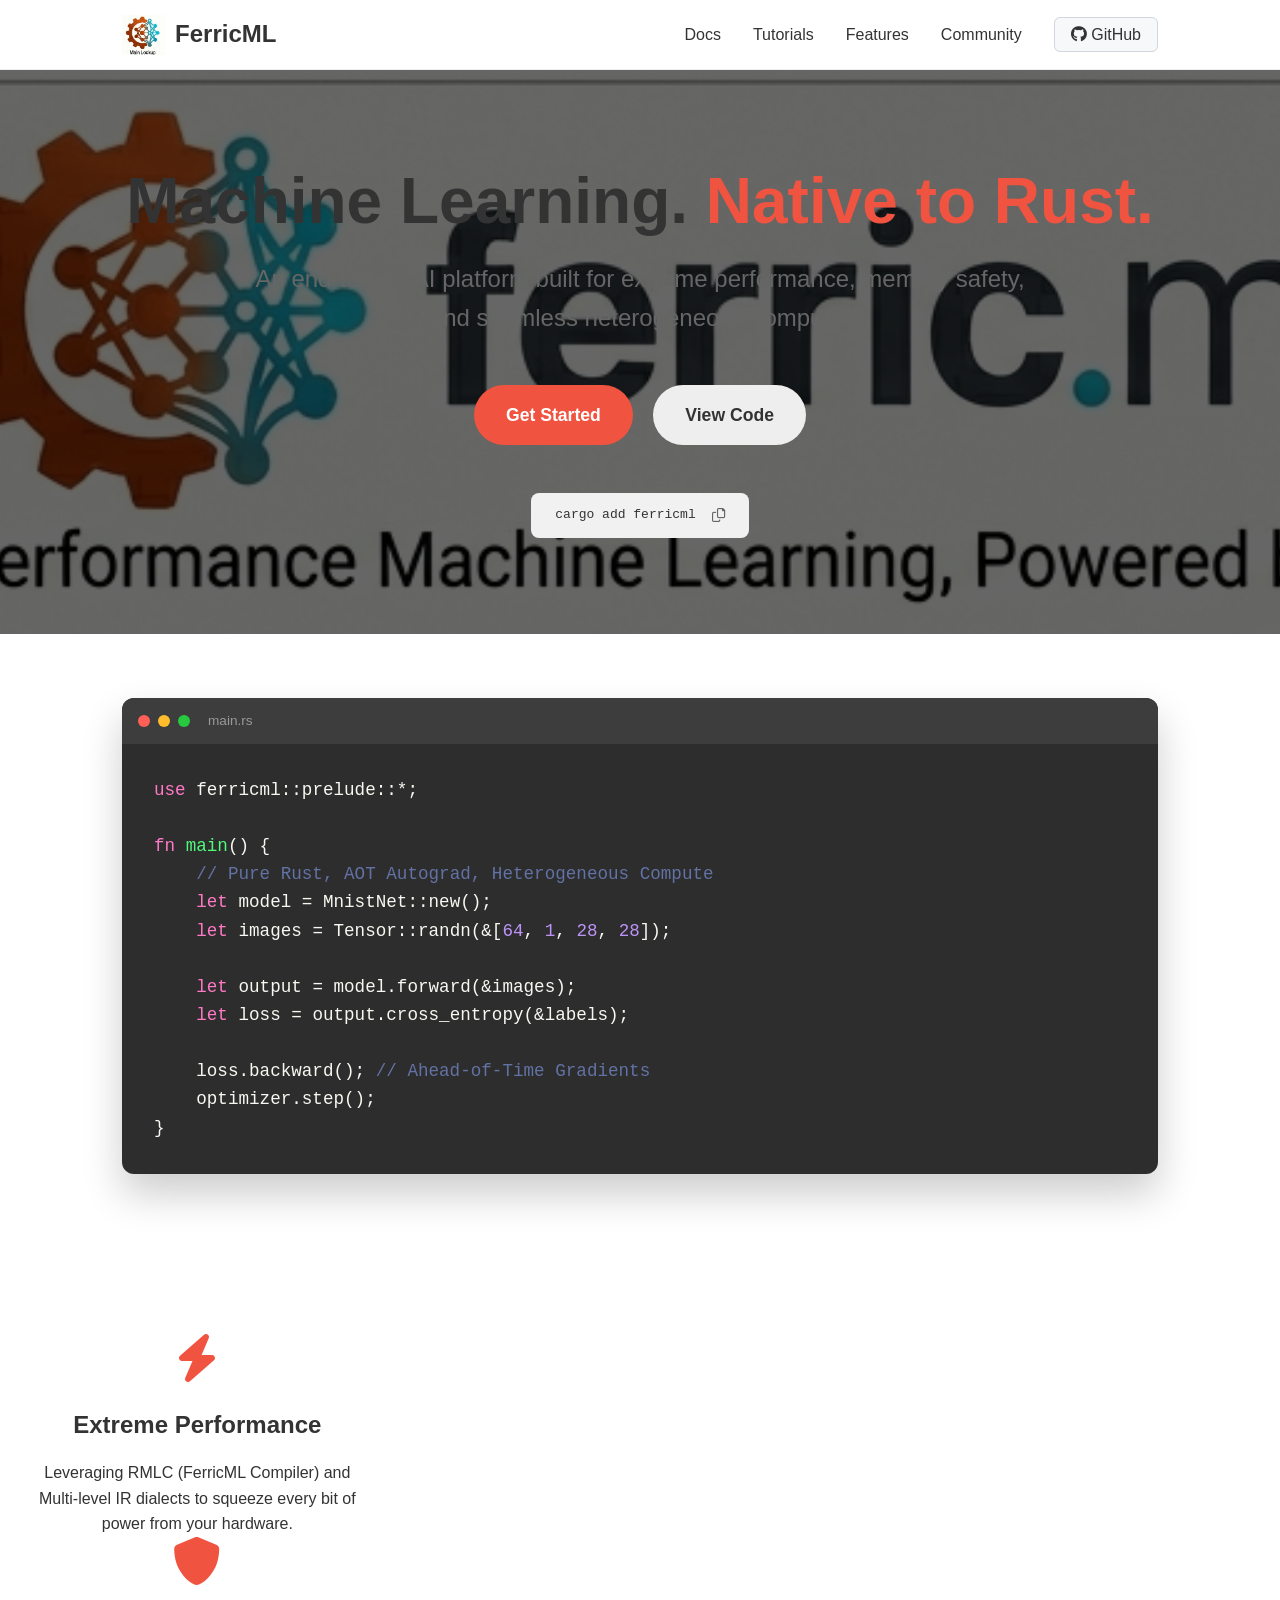
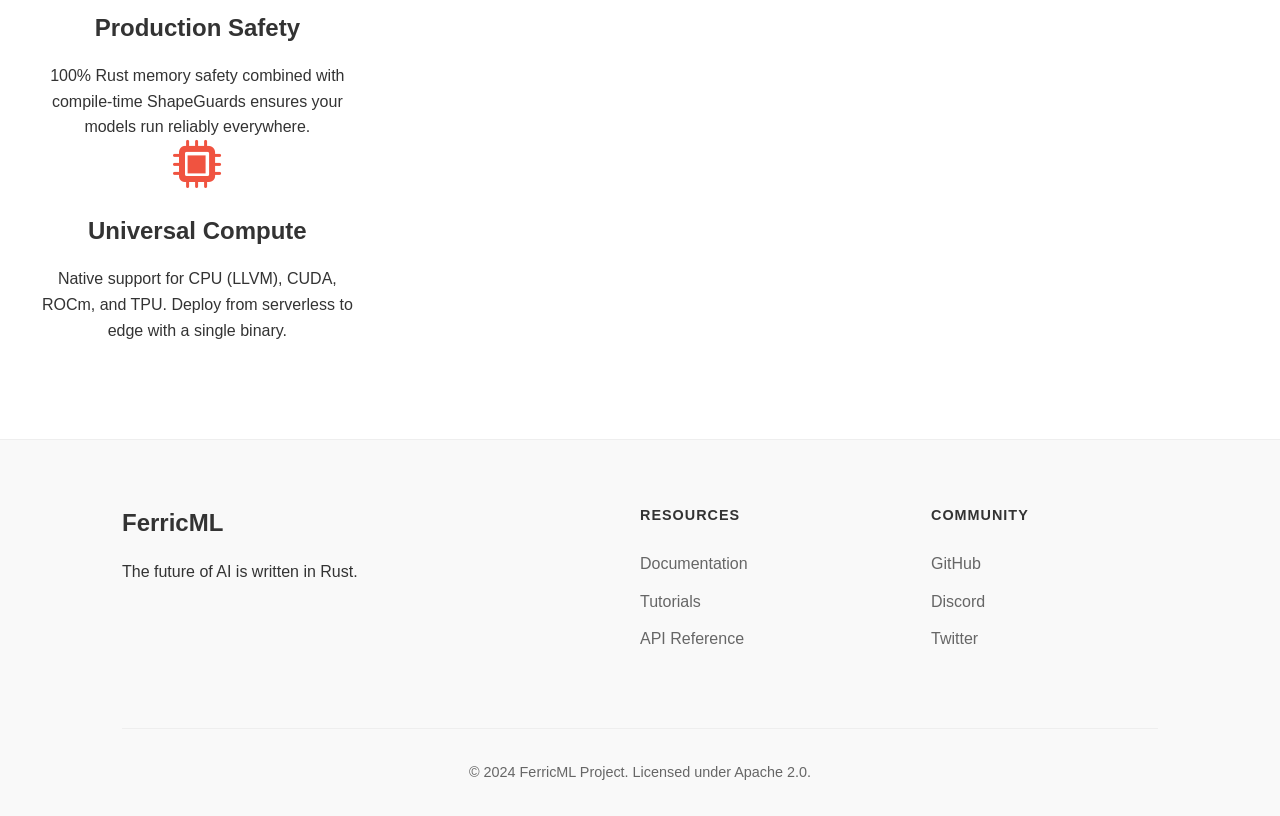
==== index.html @ fdf3cdb4 "Reorganize examples, fix compilation errors, and update website structure - Restructured `examples/`" ====
<!DOCTYPE html>
<html lang="en">
<head>
    <meta charset="UTF-8">
    <meta name="viewport" content="width=device-width, initial-scale=1.0">
    <title>FerricML | High-Performance Rust-Native Machine Learning</title>
    <link rel="stylesheet" href="website/css/style.css">
    <link rel="stylesheet" href="https://cdnjs.cloudflare.com/ajax/libs/font-awesome/6.0.0/css/all.min.css">
</head>
<body>
    <nav class="navbar">
        <div class="container">
            <a href="index.html" class="logo">
                <img src="website/img/logo_main_lockup.png" alt="FerricML Logo">
                <span>FerricML</span>
            </a>
            <ul class="nav-links">
                <li><a href="website/docs/index.html">Docs</a></li>
                <li><a href="website/tutorials/index.html">Tutorials</a></li>
                <li><a href="website/features.html">Features</a></li>
                <li><a href="website/community.html">Community</a></li>
                <li><a href="https://github.com/deepm1nd/ferricml" class="github-link"><i class="fab fa-github"></i> GitHub</a></li>
            </ul>
        </div>
    </nav>

    <header class="hero" style="background-image: linear-gradient(rgba(0,0,0,0.6), rgba(0,0,0,0.6)), url('website/img/hero_banner.png'); background-size: cover; background-position: center;">
        <div class="container">
            <h1>Machine Learning. <span class="highlight">Native to Rust.</span></h1>
            <p class="tagline">An end-to-end AI platform built for extreme performance, memory safety, and seamless heterogeneous compute.</p>
            <div class="hero-btns">
                <a href="website/docs/getting-started.html" class="btn btn-primary">Get Started</a>
                <a href="#code-preview" class="btn btn-secondary">View Code</a>
            </div>
            <div class="install-snippet">
                <code>cargo add ferricml</code>
                <button class="copy-btn"><i class="far fa-copy"></i></button>
            </div>
        </div>
    </header>

    <section id="code-preview" class="code-section">
        <div class="container">
            <div class="code-window">
                <div class="window-header">
                    <span class="dot red"></span>
                    <span class="dot yellow"></span>
                    <span class="dot green"></span>
                    <span class="window-title">main.rs</span>
                </div>
                <div class="code-content">
                    <pre><code><span class="keyword">use</span> ferricml::prelude::*;

<span class="keyword">fn</span> <span class="function">main</span>() {
    <span class="comment">// Pure Rust, AOT Autograd, Heterogeneous Compute</span>
    <span class="keyword">let</span> model = MnistNet::new();
    <span class="keyword">let</span> images = Tensor::randn(&[<span class="number">64</span>, <span class="number">1</span>, <span class="number">28</span>, <span class="number">28</span>]);

    <span class="keyword">let</span> output = model.forward(&images);
    <span class="keyword">let</span> loss = output.cross_entropy(&labels);

    loss.backward(); <span class="comment">// Ahead-of-Time Gradients</span>
    optimizer.step();
}</code></pre>
                </div>
            </div>
        </div>
    </section>

    <section class="pillars">
        <div class="container">
            <div class="pillar">
                <i class="fas fa-bolt"></i>
                <h3>Extreme Performance</h3>
                <p>Leveraging RMLC (FerricML Compiler) and Multi-level IR dialects to squeeze every bit of power from your hardware.</p>
            </div>
            <div class="pillar">
                <i class="fas fa-shield-alt"></i>
                <h3>Production Safety</h3>
                <p>100% Rust memory safety combined with compile-time ShapeGuards ensures your models run reliably everywhere.</p>
            </div>
            <div class="pillar">
                <i class="fas fa-microchip"></i>
                <h3>Universal Compute</h3>
                <p>Native support for CPU (LLVM), CUDA, ROCm, and TPU. Deploy from serverless to edge with a single binary.</p>
            </div>
        </div>
    </section>

    <footer class="footer">
        <div class="container">
            <div class="footer-grid">
                <div class="footer-brand">
                    <h3>FerricML</h3>
                    <p>The future of AI is written in Rust.</p>
                </div>
                <div class="footer-links">
                    <h4>Resources</h4>
                    <ul>
                        <li><a href="website/docs/index.html">Documentation</a></li>
                        <li><a href="website/tutorials/index.html">Tutorials</a></li>
                        <li><a href="https://docs.rs/ferricml">API Reference</a></li>
                    </ul>
                </div>
                <div class="footer-links">
                    <h4>Community</h4>
                    <ul>
                        <li><a href="https://github.com/deepm1nd/ferricml">GitHub</a></li>
                        <li><a href="website/community.html">Discord</a></li>
                        <li><a href="website/community.html">Twitter</a></li>
                    </ul>
                </div>
            </div>
            <div class="footer-bottom">
                <p>&copy; 2024 FerricML Project. Licensed under Apache 2.0.</p>
            </div>
        </div>
    </footer>

    <script src="website/js/main.js"></script>
</body>
</html>
---- website/css/style.css ----
:root {
    --primary: #f05340;
    --primary-dark: #d43f2d;
    --bg: #ffffff;
    --text: #333333;
    --text-light: #666666;
    --code-bg: #2d2d2d;
    --navbar-bg: rgba(255, 255, 255, 0.95);
    --border: #eeeeee;
}

* {
    margin: 0;
    padding: 0;
    box-sizing: border-box;
}

body {
    font-family: -apple-system, BlinkMacSystemFont, "Segoe UI", Roboto, Helvetica, Arial, sans-serif;
    line-height: 1.6;
    color: var(--text);
    background: var(--bg);
}

.container {
    max-width: 1100px;
    margin: 0 auto;
    padding: 0 2rem;
}

/* Navbar */
.navbar {
    height: 70px;
    display: flex;
    align-items: center;
    border-bottom: 1px solid var(--border);
    position: sticky;
    top: 0;
    background: var(--navbar-bg);
    z-index: 1000;
}

.navbar .container {
    display: flex;
    justify-content: space-between;
    align-items: center;
    width: 100%;
}

.logo {
    display: flex;
    align-items: center;
    text-decoration: none;
    color: var(--text);
    font-weight: 700;
    font-size: 1.5rem;
}

.logo img {
    height: 40px;
    margin-right: 10px;
}

.nav-links {
    display: flex;
    list-style: none;
}

.nav-links li {
    margin-left: 2rem;
}

.nav-links a {
    text-decoration: none;
    color: var(--text);
    font-weight: 500;
    transition: color 0.2s;
}

.nav-links a:hover {
    color: var(--primary);
}

.github-link {
    background: #f6f8fa;
    padding: 0.5rem 1rem;
    border-radius: 6px;
    border: 1px solid #d0d7de;
}

/* Hero */
.hero {
    padding: 6rem 0;
    text-align: center;
    background: linear-gradient(to bottom, #f9f9f9, #ffffff);
}

.hero h1 {
    font-size: 4rem;
    margin-bottom: 1.5rem;
    line-height: 1.1;
}

.highlight {
    color: var(--primary);
}

.tagline {
    font-size: 1.5rem;
    color: var(--text-light);
    max-width: 800px;
    margin: 0 auto 3rem;
}

.hero-btns {
    margin-bottom: 3rem;
}

.btn {
    display: inline-block;
    padding: 1rem 2rem;
    border-radius: 50px;
    text-decoration: none;
    font-weight: 600;
    font-size: 1.1rem;
    transition: all 0.2s;
}

.btn-primary {
    background: var(--primary);
    color: white;
    margin-right: 1rem;
}

.btn-primary:hover {
    background: var(--primary-dark);
}

.btn-secondary {
    background: #eeeeee;
    color: var(--text);
}

.btn-secondary:hover {
    background: #e0e0e0;
}

.install-snippet {
    display: inline-flex;
    align-items: center;
    background: #f1f1f1;
    padding: 0.75rem 1.5rem;
    border-radius: 8px;
    font-family: "SFMono-Regular", Consolas, "Liberation Mono", Menlo, monospace;
}

.copy-btn {
    background: none;
    border: none;
    margin-left: 1rem;
    cursor: pointer;
    color: var(--text-light);
}

/* Code Preview */
.code-section {
    padding: 4rem 0;
}

.code-window {
    background: var(--code-bg);
    border-radius: 12px;
    overflow: hidden;
    box-shadow: 0 20px 40px rgba(0,0,0,0.2);
}

.window-header {
    background: #3d3d3d;
    padding: 0.75rem 1rem;
    display: flex;
    align-items: center;
}

.dot {
    height: 12px;
    width: 12px;
    border-radius: 50%;
    margin-right: 8px;
}

.red { background: #ff5f56; }
.yellow { background: #ffbd2e; }
.green { background: #27c93f; }

.window-title {
    color: #999;
    font-size: 0.85rem;
    margin-left: 10px;
}

.code-content {
    padding: 2rem;
    color: #f8f8f2;
    font-family: "SFMono-Regular", Consolas, "Liberation Mono", Menlo, monospace;
    font-size: 1.1rem;
    overflow-x: auto;
}

.keyword { color: #ff79c6; }
.function { color: #50fa7b; }
.comment { color: #6272a4; }
.number { color: #bd93f9; }

/* Pillars */
.pillars {
    padding: 6rem 0;
    display: grid;
    grid-template-columns: repeat(3, 1fr);
    gap: 3rem;
}

.pillar {
    text-align: center;
}

.pillar i {
    font-size: 3rem;
    color: var(--primary);
    margin-bottom: 1.5rem;
}

.pillar h3 {
    margin-bottom: 1rem;
    font-size: 1.5rem;
}

/* Footer */
.footer {
    background: #f9f9f9;
    padding: 4rem 0 2rem;
    border-top: 1px solid var(--border);
}

.footer-grid {
    display: grid;
    grid-template-columns: 2fr 1fr 1fr;
    gap: 4rem;
    margin-bottom: 4rem;
}

.footer-brand h3 {
    font-size: 1.5rem;
    margin-bottom: 1rem;
}

.footer-links h4 {
    margin-bottom: 1.5rem;
    text-transform: uppercase;
    font-size: 0.9rem;
    letter-spacing: 1px;
}

.footer-links ul {
    list-style: none;
}

.footer-links li {
    margin-bottom: 0.75rem;
}

.footer-links a {
    text-decoration: none;
    color: var(--text-light);
    transition: color 0.2s;
}

.footer-links a:hover {
    color: var(--primary);
}

.footer-bottom {
    text-align: center;
    color: var(--text-light);
    font-size: 0.9rem;
    border-top: 1px solid var(--border);
    padding-top: 2rem;
}

@media (max-width: 768px) {
    .pillars { grid-template-columns: 1fr; }
    .footer-grid { grid-template-columns: 1fr; gap: 2rem; }
    .hero h1 { font-size: 2.5rem; }
    .nav-links { display: none; }
}
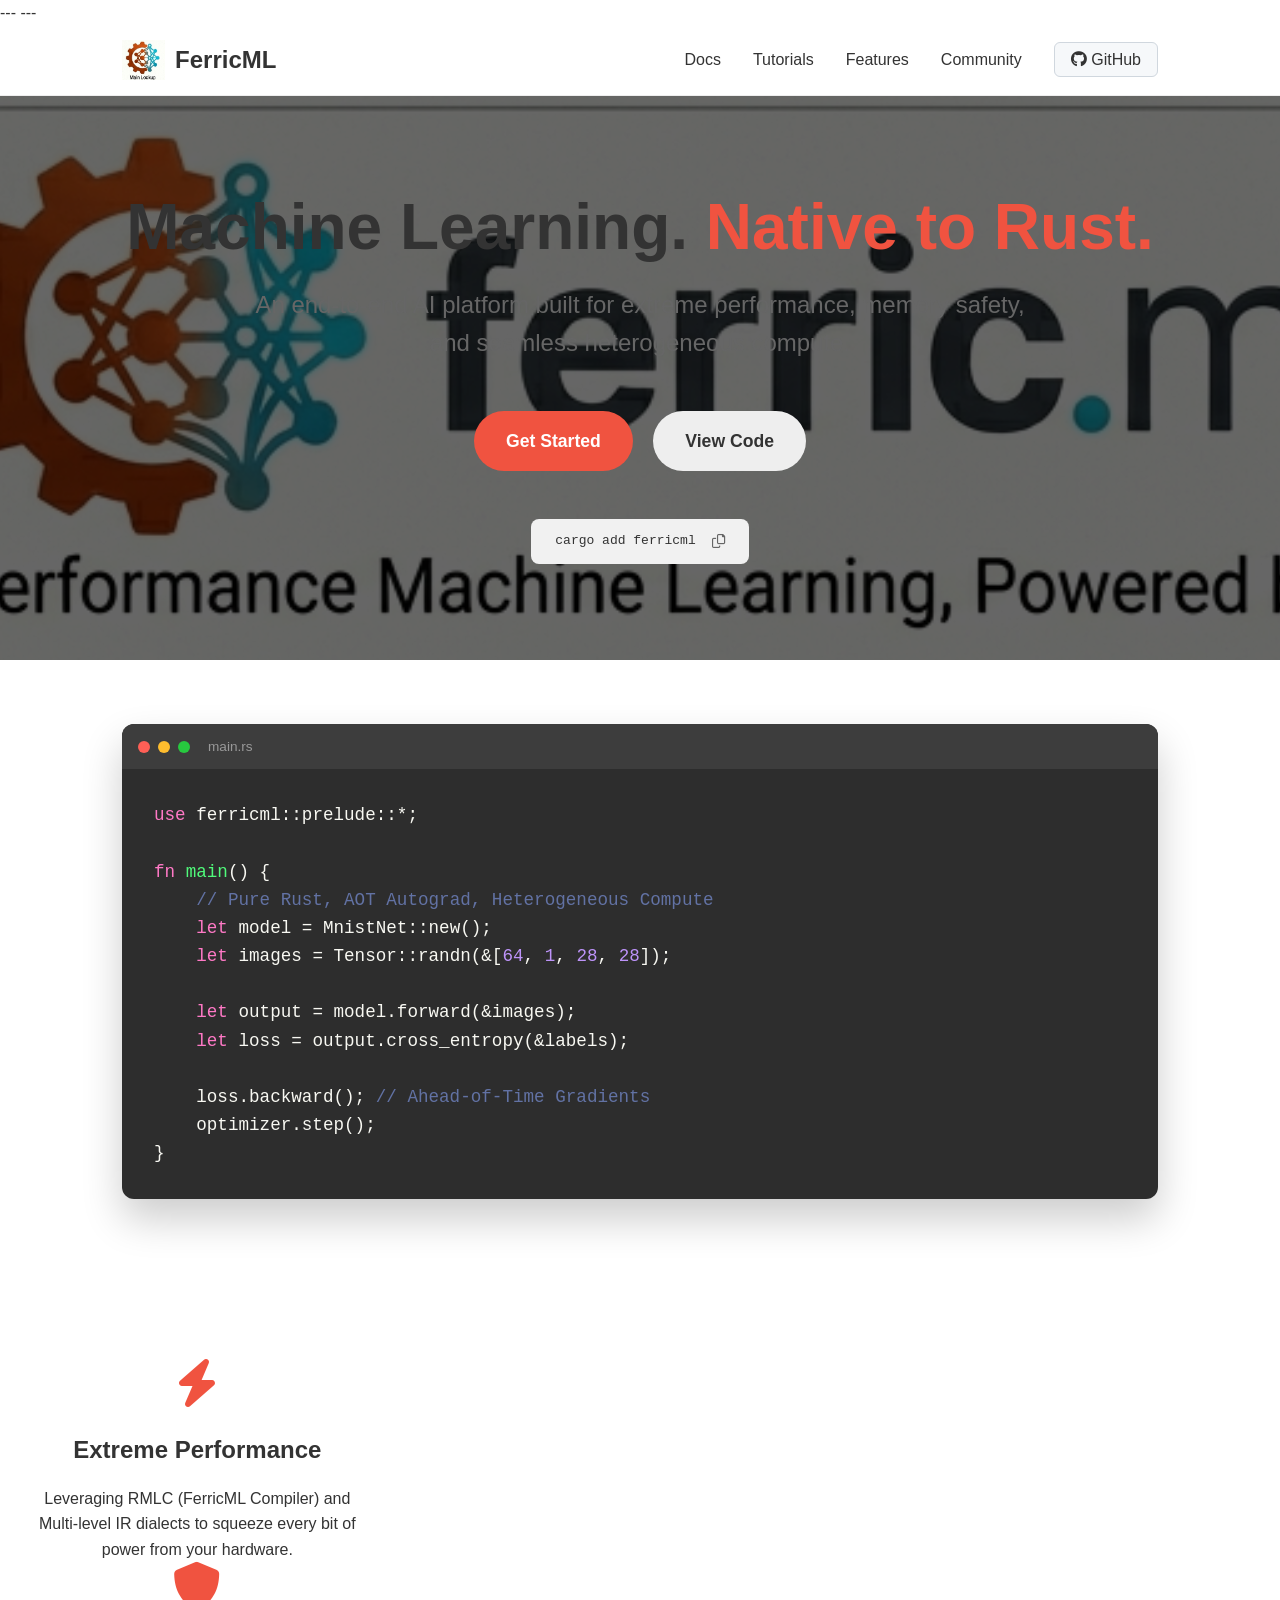
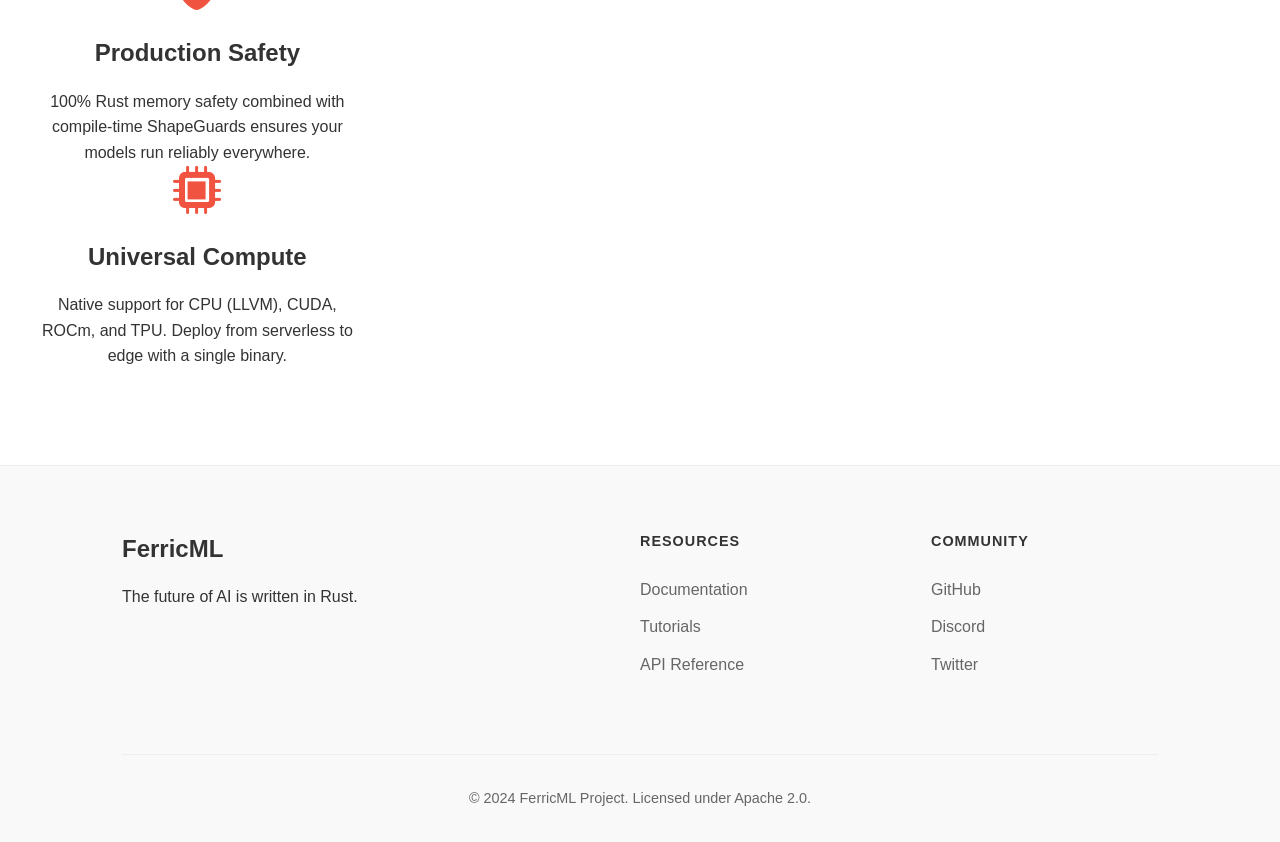
==== commit 5722890e: "Fix formatting issues in index.html" ====
--- a/index.html
+++ b/index.html
@@ -1,3 +1,5 @@
+---
+---
 <!DOCTYPE html>
 <html lang="en">
 <head>
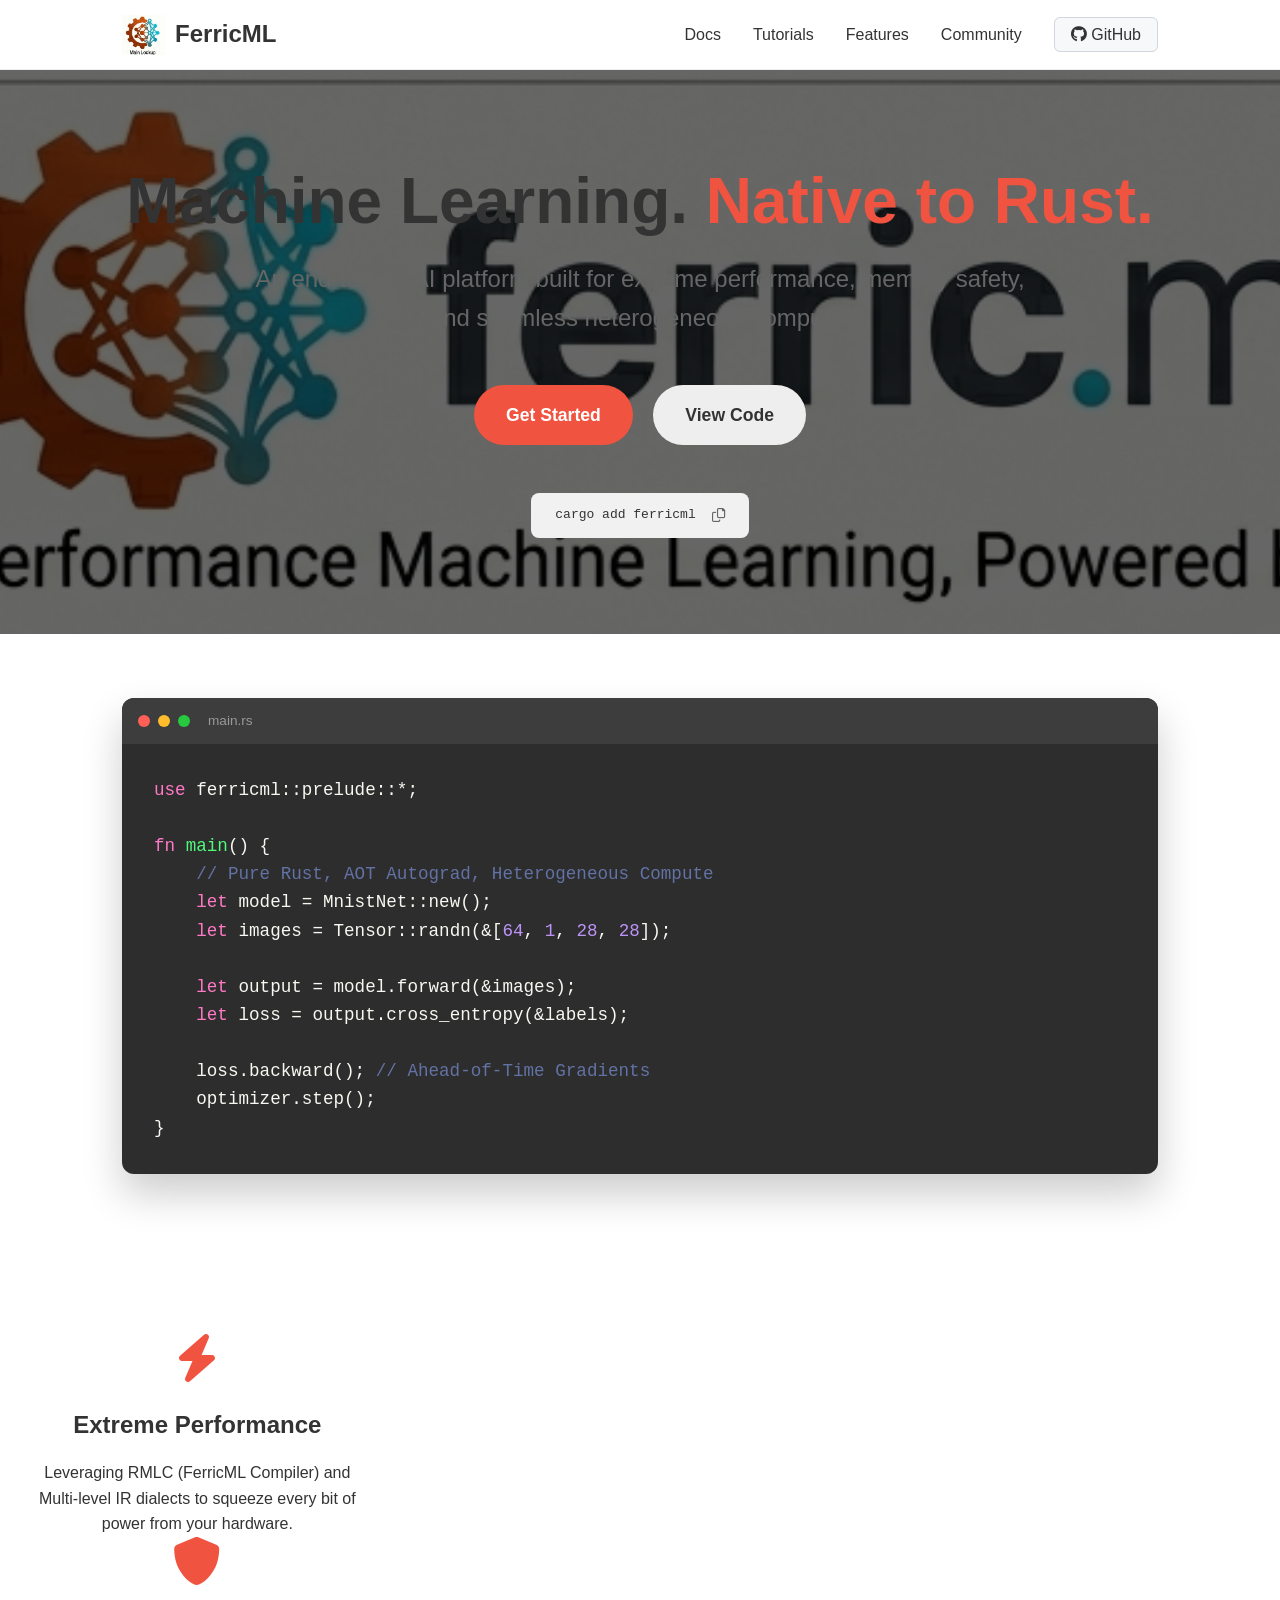
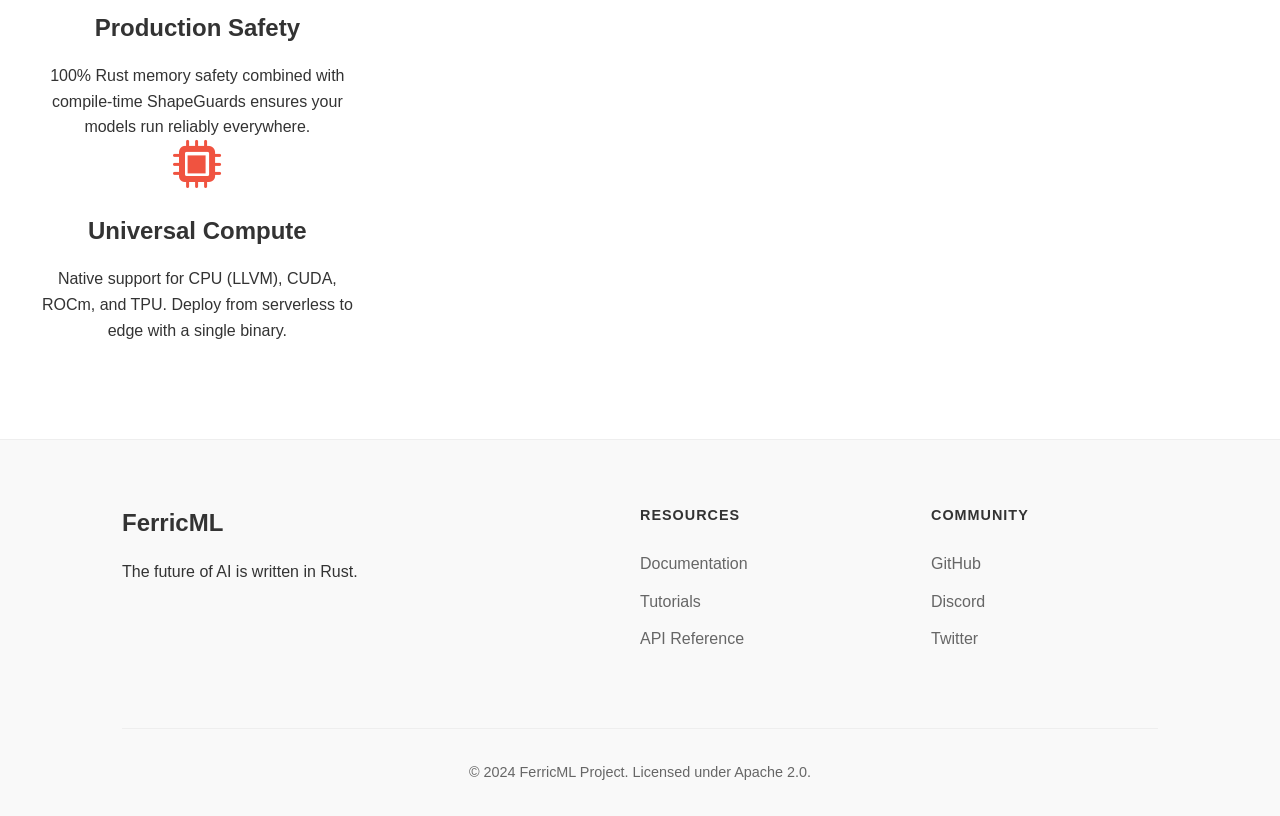
==== commit cfa08443: "Remove unnecessary lines from index.html" ====
--- a/index.html
+++ b/index.html
@@ -1,5 +1,3 @@
----
----
 <!DOCTYPE html>
 <html lang="en">
 <head>
